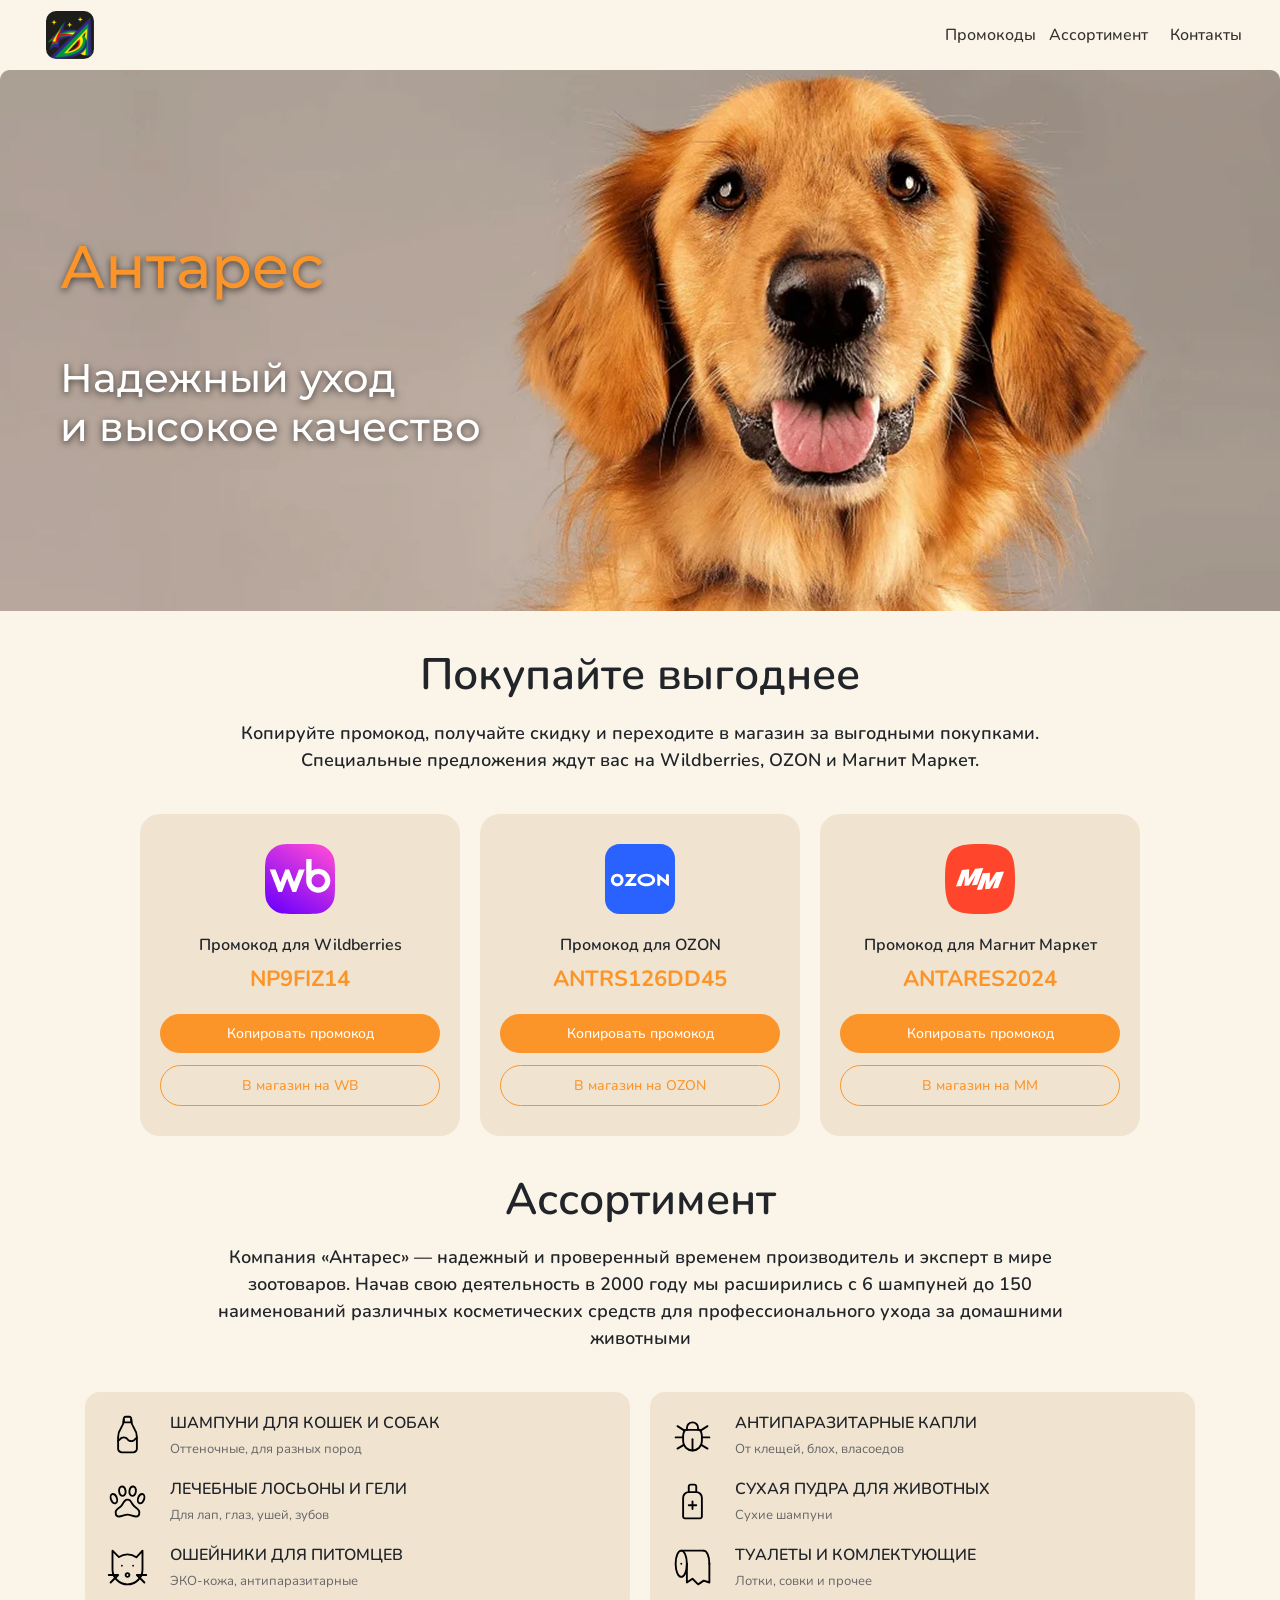
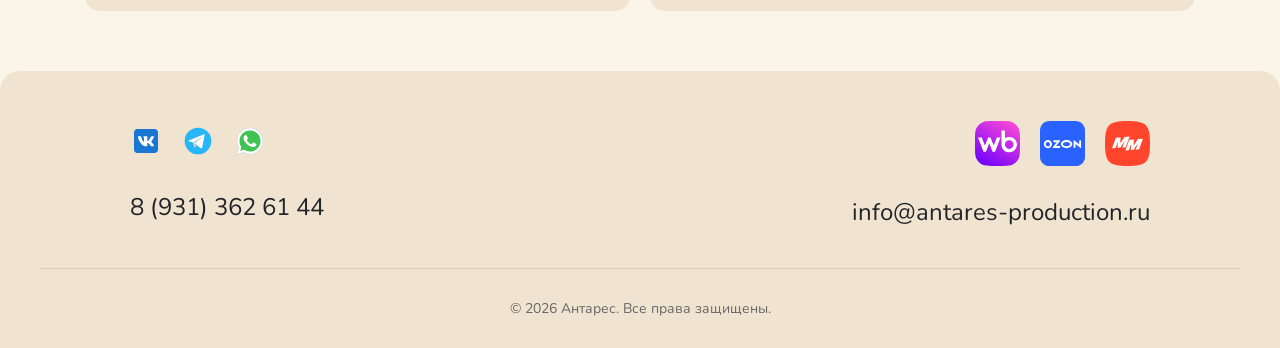
==== index.html @ c1d4e04c "Add files via upload мой сайт" ====
<!DOCTYPE html>
<html lang="en">

<head>
    <meta charset="UTF-8">
    <meta name="viewport" content="width=device-width, initial-scale=1.0">
    <title>Antares</title>
    <link rel="stylesheet" href="css/style.css">
</head>

<body>
    <header class="header">
        <div class="header-container">
            <div class="logo">
                <img src="images/logo.png" alt="Логотип">
            </div>

            <input type="checkbox" id="burger-toggle" class="burger-toggle">
            <label for="burger-toggle" class="burger-icon">
                <span></span>
                <span></span>
                <span></span>
            </label>

            <nav class="nav">
                <a href="#hero-section" class="nav-link">Промокоды</a>
                <a href="#promo" class="nav-link">Ассортимент</a>
                <a href="#shops" class="nav-link">Контакты</a>
            </nav>
        </div>
    </header>

    <main class="main">
        <section id="hero-section" class="hero">
            <div class="hero-background">
                <img src="images/dog 1.png" alt="Фон">
            </div>
            <div class="hero-content">
                <h1 class="hero-title">Антарес</h1>
                <p class="hero-subtitle">Надежный уход<br>и высокое качество</p>
            </div>
        </section>

        <section id="promo" class="promotional-codes">
            <div class="promotional-codes-title-container">
                <h2 class="promotional-codes-title">Покупайте выгоднее</h2>
                <p class="promotional-codes-discription">
                    Копируйте промокод, получайте скидку и переходите в магазин за выгодными покупками. Специальные
                    предложения ждут вас на Wildberries, OZON и Магнит Маркет.
                </p>
            </div>
            <div class="promotional-codes-grid">
                <div class="promotional-codes-item">
                    <img src="images/wblogo.svg" alt="Wildberries" class="promo-logo">
                    <div class="promotional-codes-name">Промокод для Wildberries</div>
                    <div class="promotional-codes-text">NP9FIZ14</div>
                    <button class="copy-btn">Копировать промокод</button>
                    <a href="https://www.wildberries.ru/seller/4388616" class="shop-btn">В магазин на WB</a>
                </div>

                <div class="promotional-codes-item">
                    <img src="images/Group 2.svg" alt="OZON" class="promo-logo">
                    <div class="promotional-codes-name">Промокод для OZON</div>
                    <div class="promotional-codes-text">ANTRS126DD45</div>
                    <button class="copy-btn">Копировать промокод</button>
                    <a href="https://www.ozon.ru/seller/antares-2544734/products/?miniapp=seller_2544734&__rr=1"
                        class="shop-btn">В магазин на OZON</a>
                </div>

                <div class="promotional-codes-item">
                    <img src="images/mmlogo 1.svg" alt="Магнит Маркет" class="promo-logo">
                    <div class="promotional-codes-name">Промокод для Магнит Маркет</div>
                    <div class="promotional-codes-text">ANTARES2024</div>
                    <button class="copy-btn">Копировать промокод</button>
                    <a href="https://mm.ru/zooantares" class="shop-btn">В магазин на ММ</a>
                </div>
            </div>
        </section>

        <section id="shops" class="assortment">
            <div class="assortment-container">
                <h2 class="assortment-title">Ассортимент</h2>
                <p class="assortment-discription">
                    Компания «Антарес» — надежный и проверенный временем производитель и эксперт в мире зоотоваров.
                    Начав свою деятельность в 2000 году мы расширились с 6 шампуней до 150 наименований различных
                    косметических средств для профессионального ухода за домашними животными
                </p>
                <div class="assortment-content">
                    <div class="assortment-left">
                        <div class="assortment-items">
                            <img src="images/bottle.svg" alt="Shampoo" class="assortment-icon">
                            <div class="assortment-text">
                                <h3 class="assortment-grid-title">ШАМПУНИ ДЛЯ КОШЕК И СОБАК</h3>
                                <p class="assortment-grid-description">Оттеночные, для разных пород</p>
                            </div>
                        </div>
                        <div class="assortment-items">
                            <img src="images/paw.svg" alt="Paw" class="assortment-icon">
                            <div class="assortment-text">
                                <h3 class="assortment-grid-title">ЛЕЧЕБНЫЕ ЛОСЬОНЫ И ГЕЛИ</h3>
                                <p class="assortment-grid-description">Для лап, глаз, ушей, зубов</p>
                            </div>
                        </div>
                        <div class="assortment-items">
                            <img src="images/cat.svg" alt="Cat" class="assortment-icon">
                            <div class="assortment-text">
                                <h3 class="assortment-grid-title">ОШЕЙНИКИ ДЛЯ ПИТОМЦЕВ</h3>
                                <p class="assortment-grid-description">ЭКО-кожа, антипаразитарные</p>
                            </div>
                        </div>
                    </div>
                    <div class="assortment-right">
                        <div class="assortment-items">
                            <img src="images/bug.svg" alt="Bug" class="assortment-icon">
                            <div class="assortment-text">
                                <h3 class="assortment-grid-title">АНТИПАРАЗИТАРНЫЕ КАПЛИ</h3>
                                <p class="assortment-grid-description">От клещей, блох, власоедов</p>
                            </div>
                        </div>
                        <div class="assortment-items">
                            <img src="images/bottle_2.svg" alt="Bottle" class="assortment-icon">
                            <div class="assortment-text">
                                <h3 class="assortment-grid-title">СУХАЯ ПУДРА ДЛЯ ЖИВОТНЫХ</h3>
                                <p class="assortment-grid-description">Сухие шампуни</p>
                            </div>
                        </div>
                        <div class="assortment-items">
                            <img src="images/paper.svg" alt="Bottle" class="assortment-icon">
                            <div class="assortment-text">
                                <h3 class="assortment-grid-title"> ТУАЛЕТЫ И КОМЛЕКТУЮЩИЕ</h3>
                                <p class="assortment-grid-description">Лотки, совки и прочее</p>
                            </div>
                        </div>
                    </div>
                </div>
            </div>
        </section>
        <footer class="footer">
            <div class="footer-container">
                <div class="footer-grid">
                    <!-- Левая колонка: соцсети + контакты -->
                    <div class="footer-col">
                        <div class="footer-social">
                            <a href="https://vk.com/antares_production" class="footer-social-link">
                                <img src="images/icons8-vk-logo.svg" alt="VK">
                            </a>
                            <a href="https://t.me/antares_production" class="footer-social-link">
                                <img src="images/icons8-telegram-logo.svg" alt="Telegram">
                            </a>
                            <a href="https://api.whatsapp.com/message/YA4XLIEKCDFIB1?autoload=1&app_absent=0" class="footer-social-link">
                                <img src="images/icons8-whatsapp.svg" alt="WhatsApp">
                            </a>
                        </div>
                        <div class="footer-contacts">
                            <a href="tel:+79313626144" class="footer-phone">8 (931) 362 61 44</a>
                        </div>
                    </div>

                    <!-- Правая колонка: маркетплейсы + сотрудничество -->
                    <div class="footer-col">
                        <div class="footer-marketplaces">
                            <img src="images/wblogo.svg" alt="Wildberries" class="marketplace-icon">
                            <img src="images/Group 2.svg" alt="OZON" class="marketplace-icon">
                            <img src="images/mmlogo 1.svg" alt="Яндекс Маркет" class="marketplace-icon">
                        </div>
                        <div class="footer-cooperation">
                            <a href="mailto:info@antares-production.ru" class="footer-email">info@antares-production.ru</a>
                        </div>
                    </div>
                </div>
                <div class="footer-copyright">
                    <p>© 2026 Антарес. Все права защищены.</p>
                </div>
            </div>
        </footer>
    </main>

    <script src="js/copy.js"></script>
</body>

</html>
---- css/style.css ----
@import url('https://fonts.googleapis.com/css2?family=Montserrat:ital,wght@0,100..900;1,100..900&family=Noto+Sans+Meroitic&family=Nunito:ital,wght@0,200..1000;1,200..1000&family=Work+Sans:ital,wght@0,100..900;1,100..900&display=swap');
@import url('https://fonts.googleapis.com/css2?family=Montserrat:ital,wght@0,100..900;1,100..900&family=Noto+Sans+Meroitic&family=Work+Sans:ital,wght@0,100..900;1,100..900&display=swap');

* {
    margin: 0;
    padding: 0;
    box-sizing: border-box;
}

/* ===== СТИЛИ ДЛЯ ШАПКИ СТРАНИЦЫ ===== */
.header {
    position: sticky;
    top: 0;
    z-index: 100;
    background: #fbf4e9;
    padding: 0 301px;
    height: 79px;
    display: flex;
    align-items: center;
}

.header-container {
    width: 100%;
    display: flex;
    align-items: center;
}

.logo {
    width: 60px;
    height: 60px;
    display: flex;
    align-items: center;
    justify-content: center;
    line-height: 1;
    margin-right: auto;
}

.logo img {
    width: 60px;
    height: 60px;
    object-fit: contain;
    border-radius: 10px;
}

.nav {
    display: flex;
    gap: 105.75px;
    align-items: center;
}

.nav-link {
    font-family: 'Nunito', sans-serif;
    font-weight: 500;
    font-size: 18px;
    line-height: 1.3;
    letter-spacing: 0%;
    color: #000000CC;
    text-decoration: none;
    display: flex;
    align-items: center;
    justify-content: center;
    width: 68px;
    height: 23px;
}

.nav-link:hover {
    color: #FC9529;
}

.burger-toggle {
    display: none;
}

.burger-icon {
    display: none;
    flex-direction: column;
    justify-content: space-between;
    width: 30px;
    height: 25px;
    cursor: pointer;
    z-index: 101;
}

.burger-icon span {
    display: block;
    width: 100%;
    height: 3px;
    background-color: #000000CC;
    border-radius: 3px;
    transition: all 0.3s ease;
}

/* ===== ОСНОВНОЕ ТЕЛО СТРАНИЦЫ ===== */
.main {
    max-width: 1920px;
    margin: 0 auto;
    width: 100%;
    overflow-x: hidden;
    background-color: #fbf4e9;
}

/* ===== HERO-БЛОК ===== */
.hero {
    position: relative;
    width: 100%;
    aspect-ratio: 1920 / 811.97;
    display: flex;
    align-items: center;
    justify-content: center;
    overflow: hidden;
}

.hero-background {
    position: absolute;
    top: 0;
    left: 0;
    width: 100%;
    height: 100%;
    z-index: 1;
}

.hero-background img {
    width: 100%;
    height: 100%;
    display: block;
    object-fit: cover;
    object-position: center top;
}

.hero-content {
    position: relative;
    z-index: 2;
    text-align: left;
    color: #FFFFFF;
    padding: 20px;
    max-width: 800px;
    margin-left: 130px;
    margin-right: auto;
}

.hero-title {
    font-family: 'Montserrat', sans-serif;
    font-weight: 500;
    font-size: 90px;
    color: #FC9529;
    text-shadow: 0px 2px 7px rgba(0, 0, 0, 0.64);
    margin-bottom: 80px;
}

.hero-subtitle {
    font-family: 'Montserrat', sans-serif;
    font-size: 60px;
    font-weight: 500;
    color: #FFFFFF;
    text-shadow: 0px 2px 7px rgba(0, 0, 0, 0.64);
    white-space: nowrap;
}

/* ===== СЕКЦИЯ ПРОМОКОДЫ ===== */
.promotional-codes {
    padding: 40px 0;
    background: #fbf4e9;
}

.promotional-codes-title-container {
    max-width: 1320px;
    margin: 0 auto;
    padding: 0 20px;
    display: flex;
    flex-direction: column;
    align-items: center;
    margin-bottom: 40px;
}

.promotional-codes-title {
    font-family: 'Nunito', sans-serif;
    font-weight: 600;
    font-size: 54px;
    line-height: 1.1;
    text-align: center;
    color: #212529;
    margin-bottom: 20px;
}

.promotional-codes-discription {
    font-family: 'Nunito', sans-serif;
    font-weight: 600;
    font-size: 18px;
    line-height: 1.5;
    text-align: center;
    color: #212529;
    max-width: 900px;
    margin: 0 auto 0px;
}

.promotional-codes-grid {
    display: flex;
    justify-content: center;
    gap: 30px;
    flex-wrap: wrap;
    max-width: 1320px;
    margin: 0 auto;
    padding: 0 20px;
}

.promotional-codes-item {
    background-color: #F0E4D1;
    border-radius: 20px;
    padding: 40px 30px;
    display: flex;
    flex-direction: column;
    align-items: center;
    text-align: center;
    width: 350px;
}

.promo-logo {
    width: 80px;
    margin-bottom: 20px;
}

.promotional-codes-name {
    font-family: 'Nunito', sans-serif;
    font-weight: 600;
    font-size: 16px;
    color: #212529;
    margin-bottom: 8px;
}

.promotional-codes-text {
    font-family: 'Nunito', sans-serif;
    font-weight: 700;
    font-size: 24px;
    color: #FC9529;
    margin-bottom: 20px;
}

.copy-btn {
    font-family: 'Nunito', sans-serif;
    font-weight: 500;
    font-size: 14px;
    color: #FFFFFF;
    background-color: #FC9529;
    border: none;
    border-radius: 30px;
    padding: 10px 20px;
    cursor: pointer;
    transition: all 0.3s ease;
    width: 100%;
    margin-bottom: 12px;
}

.copy-btn:hover {
    background-color: #e07f15;
}

.shop-btn {
    font-family: 'Nunito', sans-serif;
    font-weight: 500;
    font-size: 14px;
    color: #FC9529;
    background-color: transparent;
    border: 1px solid #FC9529;
    border-radius: 30px;
    padding: 10px 20px;
    cursor: pointer;
    transition: all 0.3s ease;
    text-decoration: none;
    display: block;
    width: 100%;
}

.shop-btn:hover {
    background-color: #FC9529;
    color: #FFFFFF;
}

.copy-btn.copied {
    background-color: #28a745;
}

/* ===== СЕКЦИЯ АССОРТИМЕНТ ===== */
.assortment {
    padding: 0 0;
    background: #fbf4e9;
}

.assortment-container {
    max-width: 1320px;
    margin: 0 auto;
    padding: 0 20px;
    display: flex;
    flex-direction: column;
    align-items: center;
    margin-bottom: 40px;
}

.assortment-title {
    font-family: 'Nunito', sans-serif;
    font-weight: 600;
    font-size: 54px;
    line-height: 1.1;
    text-align: center;
    color: #212529;
    margin-bottom: 20px;
}

.assortment-discription {
    font-family: 'Nunito', sans-serif;
    font-weight: 600;
    font-size: 18px;
    line-height: 1.5;
    text-align: center;
    color: #212529;
    max-width: 900px;
    margin: 0 0 40px;
}

.assortment-content {
    display: flex;
    flex-direction: row;
    align-items: stretch;
    gap: 30px;
    width: 100%;
    max-width: 1150px;
    margin: 0 auto;
    padding: 0 20px;
}

.assortment-left,
.assortment-right {
    flex: 1;
    width: 50%;
    max-width: 50%;
    min-width: 0;
    display: flex;
    flex-direction: column;
    gap: 25px;
    background-color: #F0E4D1;
    padding: 30px 25px;
    border-radius: 15px;
    box-sizing: border-box;
}

.assortment-items {
    display: flex;
    flex-direction: row;
    align-items: center;
    gap: 20px;
    width: 100%;
}

.assortment-icon {
    width: 50px;
    height: 50px;
    flex-shrink: 0;
}

.assortment-text {
    flex: 1;
    text-align: left;
    display: flex;
    flex-direction: column;
    min-width: 0;
    word-break: break-word;
}

.assortment-grid-title {
    font-family: 'Nunito', sans-serif;
    font-weight: 600;
    font-size: 18px;
    color: #212529;
    margin-bottom: 6px;
    word-wrap: break-word;
}

.assortment-grid-description {
    font-family: 'Nunito', sans-serif;
    font-size: 14px;
    color: #666;
    line-height: 1.4;
}

/* ===== ФУТЕР ===== */
.footer {
    background-color: #F0E4D1;
    padding: 50px 0 30px;
    margin-top: 60px;
    border-radius: 20px 20px 0 0;
}

.footer-container {
    max-width: 1320px;
    margin: 0 auto;
    padding: 0 20px;
}

.footer-grid {
    display: flex;
    justify-content: space-between;
    align-items: flex-start;
    gap: 40px;
    margin-bottom: 40px;
    padding: 0 90px;
    align-items: center;
}

.footer-col {
    flex: 1;
}

/* Левая колонка - прижата к левому краю */
.footer-col:first-child {
    text-align: left;
    display: flex;
    flex-direction: column;
    align-items: flex-start;
}

/* Правая колонка - прижата к правому краю */
.footer-col:last-child {
    text-align: right;
    display: flex;
    flex-direction: column;
    align-items: flex-end;
}

.footer-social {
    display: flex;
    gap: 20px;
    margin-bottom: 30px;
}

.footer-col:first-child .footer-social {
    justify-content: flex-start;
}

.footer-col:last-child .footer-social {
    justify-content: flex-end;
}

.footer-social-link img {
    width: 40px;
    height: 40px;
    transition: opacity 0.3s ease;
}

.footer-social-link:hover img {
    opacity: 0.7;
}

.footer-contacts {
    display: flex;
    flex-direction: column;
    gap: 12px;
}

.footer-phone {
    font-family: 'Nunito', sans-serif;
    font-size: 24px;
    color: #212529;
    text-decoration: none;
    transition: color 0.3s ease;
}

.footer-email {
    font-family: 'Nunito', sans-serif;
    font-size: 24px;
    color: #212529;
    text-decoration: none;
    transition: color 0.3s ease;
}

.footer-phone:hover,
.footer-email:hover {
    color: #FC9529;
}

/* Правая колонка */
.footer-marketplaces {
    display: flex;
    gap: 20px;
    margin-bottom: 30px;
}

.footer-col:last-child .footer-marketplaces {
    justify-content: flex-end;
}

.marketplace-icon {
    width: 40px;
    height: 40px;
    object-fit: contain;
}

.footer-cooperation-link {
    font-family: 'Nunito', sans-serif;
    font-size: 16px;
    color: #212529;
    text-decoration: none;
    transition: color 0.3s ease;
}

.footer-cooperation-link:hover {
    color: #FC9529;
}

.footer-copyright {
    text-align: center;
    padding-top: 30px;
    border-top: 1px solid rgba(0, 0, 0, 0.1);
}

.footer-copyright p {
    font-family: 'Nunito', sans-serif;
    font-size: 14px;
    color: #666;
}
/* ===== ЕДИНЫЕ МЕДИА-ЗАПРОСЫ ДЛЯ ВСЕХ БЛОКОВ ===== */

/* ПЛАНШЕТЫ (до 1280px) */
@media (max-width: 1280px) {
    /* Шапка */
    .header {
        padding: 0 40px;
        height: 70px;
    }
    .logo img {
        width: 48px;
        height: 48px;
    }
    .nav {
        gap: 40px;
    }
    .nav-link {
        font-size: 16px;
    }
    
    /* Hero */
    .hero-content {
        margin-left: 40px;
    }
    .hero-title {
        font-size: 60px;
        margin-bottom: 50px;
    }
    .hero-subtitle {
        font-size: 40px;
    }
    
    /* Заголовки секций */
    .promotional-codes-title,
    .assortment-title {
        font-size: 44px;
    }
    
    /* Промокоды */
    .promotional-codes-grid {
        gap: 20px;
    }
    .promotional-codes-item {
        width: 320px;
        padding: 30px 20px;
    }
    .promo-logo {
        width: 70px;
    }
    .promotional-codes-text {
        font-size: 22px;
    }
    
    /* Ассортимент */
    .assortment-content {
        gap: 20px;
    }
    .assortment-left,
    .assortment-right {
        padding: 20px;
        gap: 20px;
    }
    .assortment-grid-title {
        font-size: 16px;
    }
    .assortment-grid-description {
        font-size: 13px;
    }
    .assortment-icon {
        width: 45px;
        height: 45px;
    }

    /* Футер */
    .footer-container {
        padding: 0 40px;
    }
    .footer-social-link img {
        width: 32px;
        height: 32px;
    }
    .marketplace-icon {
        width: 45px;
        height: 45px;
    }
}

/* ТЕЛЕФОНЫ (до 768px) */
@media (max-width: 768px) {
    /* Шапка */
    .header {
        padding: 0 16px;
        height: 60px;
    }
    .logo img {
        width: 36px;
        height: 36px;
    }
    .burger-icon {
        display: flex;
    }
    .nav {
        position: fixed;
        top: 60px;
        left: -100%;
        width: 100%;
        height: calc(100vh - 60px);
        background: #F0E4D1;
        flex-direction: column;
        justify-content: flex-start;
        gap: 30px;
        padding: 40px 20px;
        transition: left 0.3s ease;
        z-index: 99;
    }
    .nav-link {
        font-size: 20px;
    }
    .burger-toggle:checked ~ .nav {
        left: 0;
    }
    .burger-toggle:checked ~ .burger-icon span:nth-child(1) {
        transform: rotate(45deg) translate(6px, 8px);
    }
    .burger-toggle:checked ~ .burger-icon span:nth-child(2) {
        opacity: 0;
    }
    .burger-toggle:checked ~ .burger-icon span:nth-child(3) {
        transform: rotate(-45deg) translate(6px, -8px);
    }
    
    /* Hero */
    .hero-content {
        margin-left: 20px;
        margin-right: auto;
        text-align: left;
    }
    .hero-title {
        font-size: 36px;
        margin-bottom: 40px;
        text-align: left;
    }
    .hero-subtitle {
        font-size: 24px;
        white-space: normal;
        text-align: left;
    }
    
    /* Заголовки секций */
    .promotional-codes-title,
    .assortment-title {
        font-size: 32px;
        margin-bottom: 15px;
    }
    .promotional-codes-discription,
    .assortment-discription {
        font-size: 14px;
    }
    
    /* Промокоды */
    .promotional-codes-grid {
        gap: 16px;
    }
    .promotional-codes-item {
        width: 100%;
        max-width: 320px;
        padding: 25px 20px;
    }
    .promo-logo {
        width: 55px;
    }
    .promotional-codes-text {
        font-size: 20px;
    }
    .copy-btn .shop-btn {
        font-size: 13px;
        padding: 8px 16px;
    }
    
    /* Ассортимент */
    .assortment-content {
        flex-direction: column;
        gap: 20px;
        padding: 0 16px;
    }
    .assortment-left,
    .assortment-right {
        width: 100%;
        max-width: 100%;
        padding: 20px 15px;
        gap: 15px;
    }
    .assortment-items {
        gap: 12px;
    }
    .assortment-icon {
        width: 40px;
        height: 40px;
    }
    .assortment-grid-title {
        font-size: 15px;
        margin-bottom: 4px;
    }
    .assortment-grid-description {
        font-size: 12px;
    }

    /* Футер */
    .footer-grid {
        flex-direction: column;
        gap: 30px;
    }
    .footer-col:first-child,
    .footer-col:last-child {
        text-align: center;
        align-items: center;
        padding-left: 0;
        padding-right: 0;
    }
    .footer-social {
        justify-content: center;
    }
    .footer-social-link img {
        width: 36px;
        height: 36px;
    }
    .footer-marketplaces {
        justify-content: center;
    }
    .marketplace-icon {
        width: 45px;
        height: 45px;
    }
    .footer-contacts {
        align-items: center;
    }
}

/* МАЛЕНЬКИЕ ТЕЛЕФОНЫ (до 480px) */
@media (max-width: 480px) {
    /* Шапка */
    .header {
        padding: 0 12px;
        height: 50px;
    }
    .logo img {
        width: 30px;
        height: 30px;
    }
    .nav {
        top: 50px;
        height: calc(100vh - 50px);
    }
    .nav-link {
        font-size: 18px;
    }
    
    /* Hero */
    .hero-content {
        margin-left: 12px;
        margin-right: auto;
        text-align: left;
    }
    .hero-title {
        font-size: 28px;
        margin-bottom: 30px;
        text-align: left;
    }
    .hero-subtitle {
        font-size: 18px;
        text-align: left;
    }
    
    /* Заголовки секций */
    .promotional-codes-title,
    .assortment-title {
        font-size: 28px;
        margin-bottom: 10px;
    }
    .promotional-codes-discription,
    .assortment-discription {
        font-size: 13px;
    }
    
    /* Промокоды */
    .promotional-codes-item {
        padding: 20px 15px;
    }
    .promo-logo {
        width: 50px;
    }
    .promotional-codes-text {
        font-size: 18px;
    }
    .copy-btn .shop-btn{
        font-size: 12px;
        padding: 6px 12px;
    }
    
    /* Ассортимент */
    .assortment-content {
        padding: 0 12px;
    }
    .assortment-left,
    .assortment-right {
        padding: 15px 12px;
        gap: 12px;
    }
    .assortment-items {
        gap: 10px;
    }
    .assortment-icon {
        width: 35px;
        height: 35px;
    }
    .assortment-grid-title {
        font-size: 13px;
    }
    .assortment-grid-description {
        font-size: 11px;
    }

     /* Футер */
    .footer-social-link img {
        width: 32px;
        height: 32px;
    }
    .marketplace-icon {
        width: 40px;
        height: 40px;
    }
    .footer-phone,
    .footer-email,
    .footer-cooperation-link {
        font-size: 13px;
    }
}
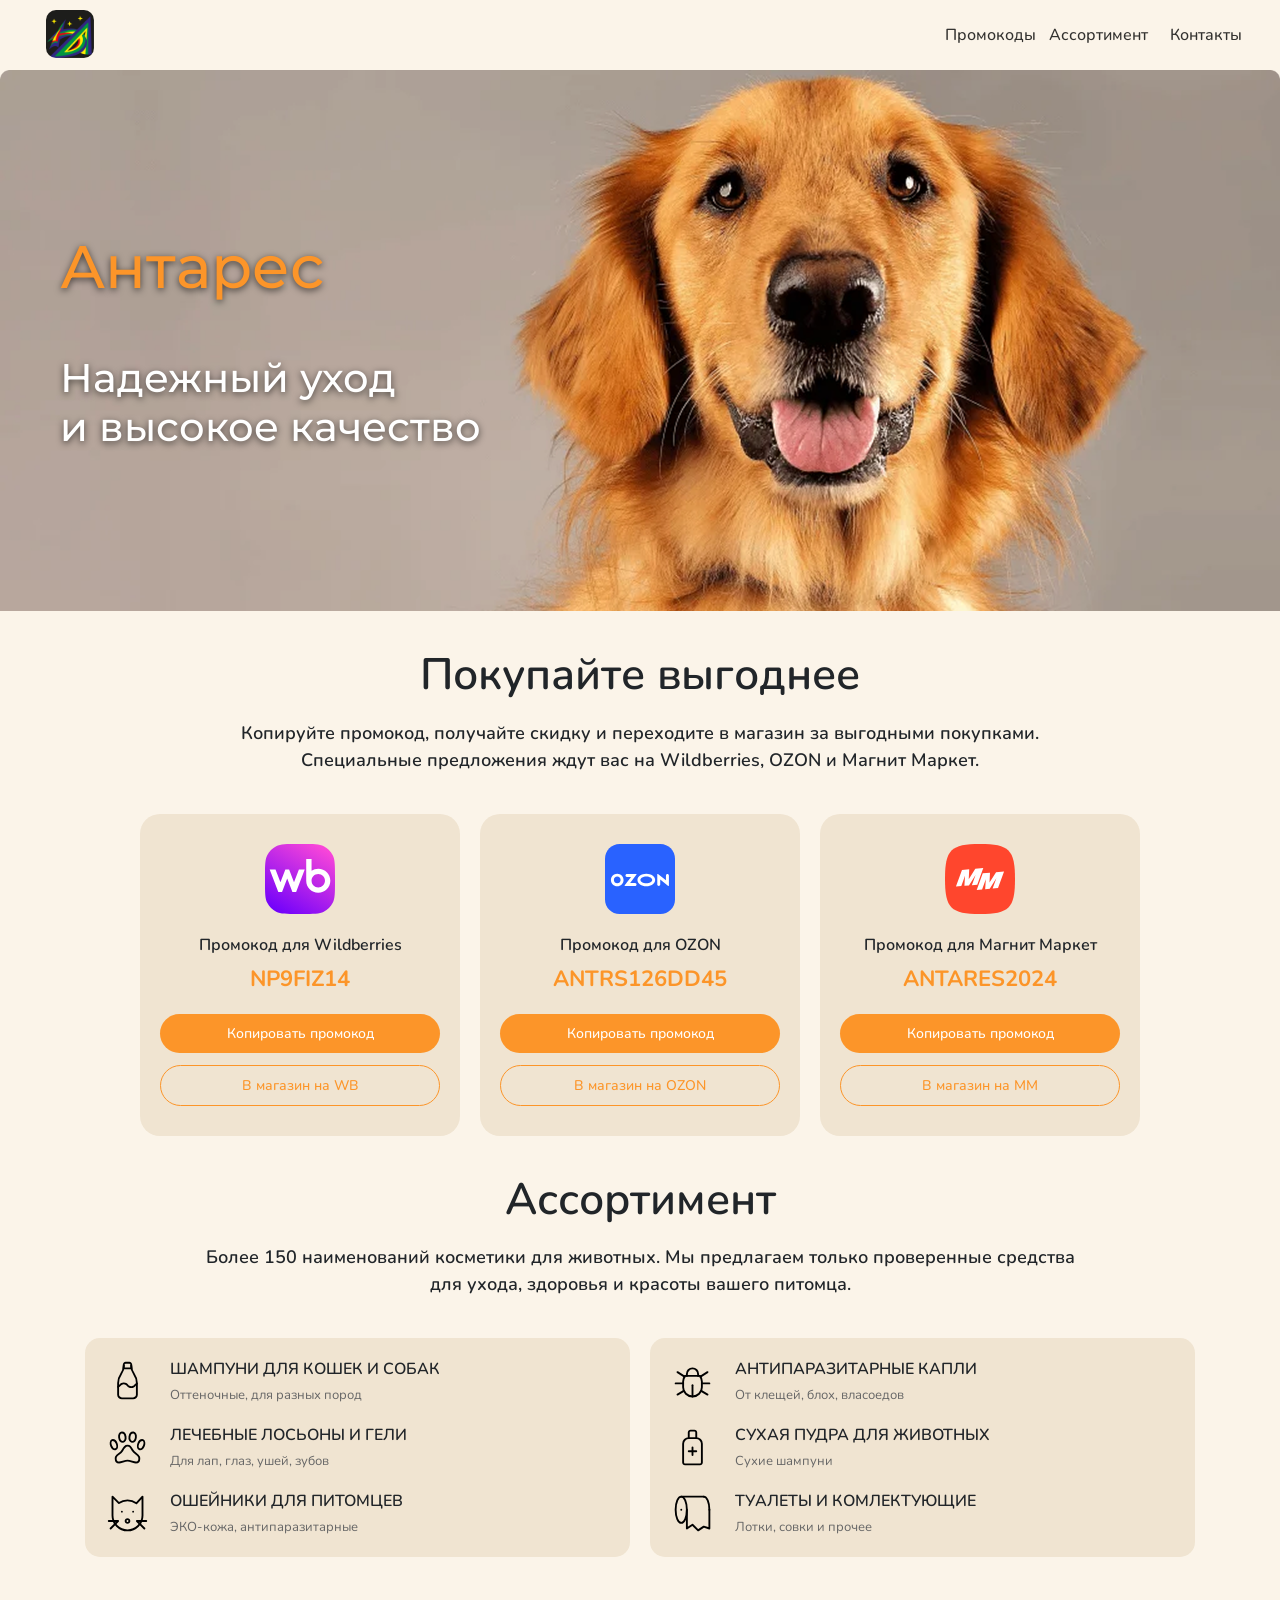
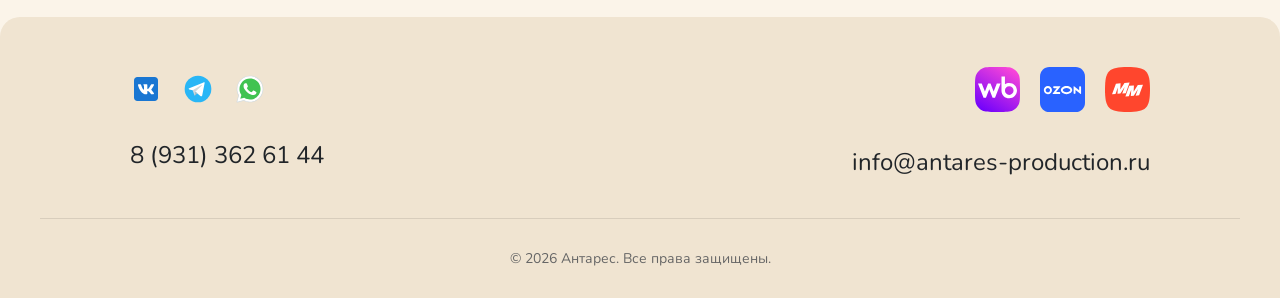
==== commit 360c97d4: "Update index.html" ====
--- a/index.html
+++ b/index.html
@@ -12,7 +12,9 @@
     <header class="header">
         <div class="header-container">
             <div class="logo">
-                <img src="images/logo.png" alt="Логотип">
+                <a href="https://antares-production.ru/">
+                    <img src="images/logo.png" alt="Логотип">
+                </a>
             </div>
 
             <input type="checkbox" id="burger-toggle" class="burger-toggle">
@@ -23,9 +25,9 @@
             </label>
 
             <nav class="nav">
-                <a href="#hero-section" class="nav-link">Промокоды</a>
-                <a href="#promo" class="nav-link">Ассортимент</a>
-                <a href="#shops" class="nav-link">Контакты</a>
+                <a href="#promo" class="nav-link">Промокоды</a>
+                <a href="#assortment" class="nav-link">Ассортимент</a>
+                <a href="#contacts" class="nav-link">Контакты</a>
             </nav>
         </div>
     </header>
@@ -77,13 +79,12 @@
             </div>
         </section>
 
-        <section id="shops" class="assortment">
+        <section id="assortment" class="assortment">
             <div class="assortment-container">
                 <h2 class="assortment-title">Ассортимент</h2>
                 <p class="assortment-discription">
-                    Компания «Антарес» — надежный и проверенный временем производитель и эксперт в мире зоотоваров.
-                    Начав свою деятельность в 2000 году мы расширились с 6 шампуней до 150 наименований различных
-                    косметических средств для профессионального ухода за домашними животными
+                    Более 150 наименований косметики для животных. Мы предлагаем только проверенные средства для ухода,
+                    здоровья и красоты вашего питомца.
                 </p>
                 <div class="assortment-content">
                     <div class="assortment-left">
@@ -135,7 +136,7 @@
                 </div>
             </div>
         </section>
-        <footer class="footer">
+        <footer id="contacts" class="footer">
             <div class="footer-container">
                 <div class="footer-grid">
                     <!-- Левая колонка: соцсети + контакты -->
@@ -147,7 +148,8 @@
                             <a href="https://t.me/antares_production" class="footer-social-link">
                                 <img src="images/icons8-telegram-logo.svg" alt="Telegram">
                             </a>
-                            <a href="https://api.whatsapp.com/message/YA4XLIEKCDFIB1?autoload=1&app_absent=0" class="footer-social-link">
+                            <a href="https://api.whatsapp.com/message/YA4XLIEKCDFIB1?autoload=1&app_absent=0"
+                                class="footer-social-link">
                                 <img src="images/icons8-whatsapp.svg" alt="WhatsApp">
                             </a>
                         </div>
@@ -159,12 +161,21 @@
                     <!-- Правая колонка: маркетплейсы + сотрудничество -->
                     <div class="footer-col">
                         <div class="footer-marketplaces">
-                            <img src="images/wblogo.svg" alt="Wildberries" class="marketplace-icon">
-                            <img src="images/Group 2.svg" alt="OZON" class="marketplace-icon">
-                            <img src="images/mmlogo 1.svg" alt="Яндекс Маркет" class="marketplace-icon">
+                            <a href="https://www.wildberries.ru/seller/4388616" target="_blank"
+                                rel="noopener noreferrer">
+                                <img src="images/wblogo.svg" alt="Wildberries" class="marketplace-icon">
+                            </a>
+                            <a href="https://www.ozon.ru/seller/antares-2544734/products/?miniapp=seller_2544734&__rr=1"
+                                target="_blank" rel="noopener noreferrer">
+                                <img src="images/Group 2.svg" alt="OZON" class="marketplace-icon">
+                            </a>
+                            <a href="https://mm.ru/zooantares" target="_blank" rel="noopener noreferrer">
+                                <img src="images/mmlogo 1.svg" alt="Яндекс Маркет" class="marketplace-icon">
+                            </a>
                         </div>
                         <div class="footer-cooperation">
-                            <a href="mailto:info@antares-production.ru" class="footer-email">info@antares-production.ru</a>
+                            <a href="mailto:info@antares-production.ru"
+                                class="footer-email">info@antares-production.ru</a>
                         </div>
                     </div>
                 </div>
@@ -178,4 +189,4 @@
     <script src="js/copy.js"></script>
 </body>
 
-</html>+</html>
